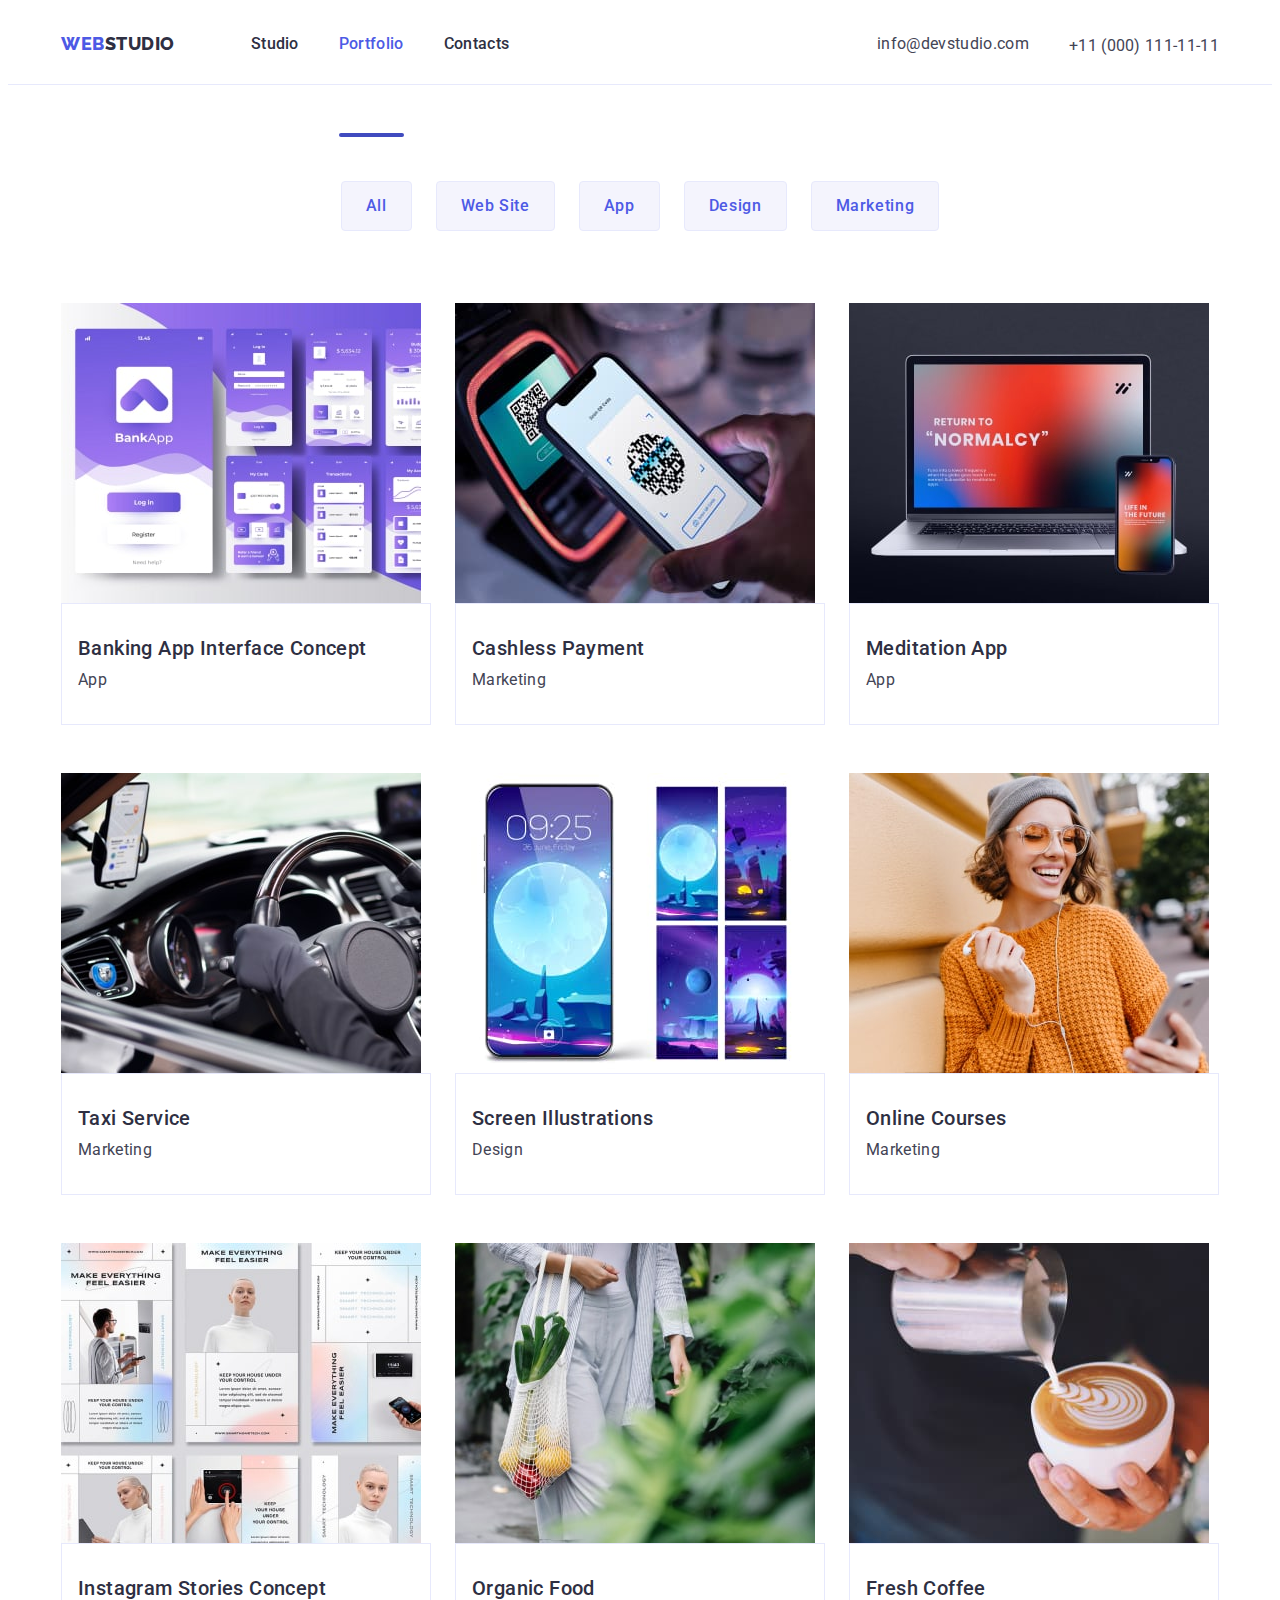
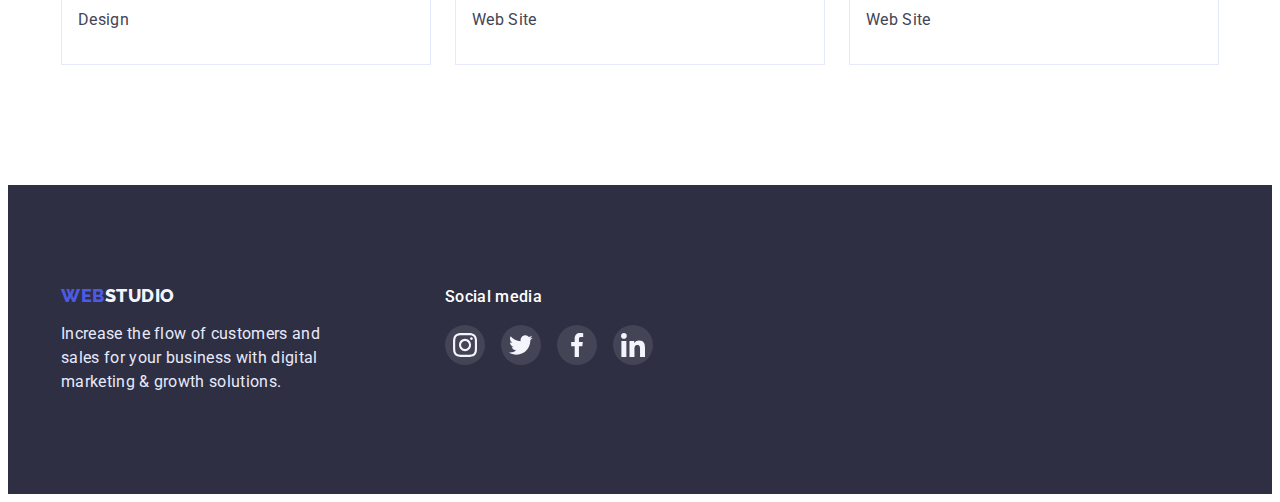
==== portfolio.html @ 4fccaed2 "Initial commit" ====
<!DOCTYPE html>
<html lang="en">
  <head>
    <meta charset="UTF-8" />
    <meta http-equiv="X-UA-Compatible" content="IE=edge" />
    <meta name="viewport" content="width=device-width, initial-scale=1.0" />
    <title>WebStudio</title>
    <link rel="preconnect" href="https://fonts.googleapis.com" />
    <link rel="preconnect" href="https://fonts.gstatic.com" crossorigin />
    <link
      href="https://fonts.googleapis.com/css2?family=Raleway:wght@800&family=Roboto:wght@400;500;700;900&display=swap"
      rel="stylesheet"
    />
    <link
      rel="stylesheet"
      href="https://cdnjs.cloudflare.com/ajax/libs/modern-normalize/1.1.0/modern-normalize.min.css"
      integrity="sha512-wpPYUAdjBVSE4KJnH1VR1HeZfpl1ub8YT/NKx4PuQ5NmX2tKuGu6U/JRp5y+Y8XG2tV+wKQpNHVUX03MfMFn9Q=="
      crossorigin="anonymous"
      referrerpolicy="no-referrer"
    />
    <link rel="stylesheet" href="./css/styles.css" />
  </head>

  <body>
    <header>
      <div class="container">
        <div class="container-menu">
          <nav class="navigation">
            <div class="logo-and-nav">
              <a class="nav-logo link" href="./index.html"
                ><span class="nav-logo-color">Web</span>Studio</a
              >
              <ul class="list nav-items">
                <li class="nav-item">
                  <a class="nav-link link" href="./index.html">Studio</a>
                </li>
                <li class="nav-item">
                  <a class="nav-link link current" href="./portfolio.html"
                    >Portfolio</a
                  >
                </li>
                <li class="nav-item">
                  <a class="nav-link link" href="">Contacts</a>
                </li>
              </ul>
            </div>
          </nav>
          <address>
            <ul class="list address-list">
              <li class="address-item">
                <a class="address-item link" href="mailto:info@devstudio.com"
                  >info@devstudio.com</a
                >
              </li>
              <li class="phone-item">
                <a class="address-item phone link" href="tel:+110001111111"
                  >+11 (000) 111-11-11</a
                >
              </li>
            </ul>
          </address>
        </div>
      </div>
    </header>

    <main>
      <section class="portfolio section">
        <div class="container">
          <h1 class="visually-hidden">Portfolio</h1>
          <ul class="list-menu">
            <li class="list btn-list">
              <button class="btn-item" type="button">All</button>
            </li>
            <li class="list btn-list">
              <button class="btn-item" type="button">Web Site</button>
            </li>
            <li class="list btn-list">
              <button class="btn-item" type="button">App</button>
            </li>
            <li class="list btn-list">
              <button class="btn-item" type="button">Design</button>
            </li>
            <li class="list btn-list">
              <button class="btn-item" type="button">Marketing</button>
            </li>
          </ul>

          <ul class="portfolio-container">
            <li class="list portfolio-item">
              <div class="portfolio-item-list">
              
                <div class="portfolio-thumb">
                <img class="portfolio-image"
                  src="./images/portfolio-bank.jpg"
                  alt="Banking App Interface"
                />
                

                <div class="portfolio-overlay">
                <p class="text-overlay">14 Stylish and User-Friendly App Design Concepts · Task Manager App · Calorie Tracker App · Exotic Fruit Ecommerce App · Cloud Storage App</p>
                </div>
                </div>

                <div class="portfolio-content">
                  <h2 class="portfolio-subtitle subtitle">
                    Banking App Interface Concept
                  </h2>
                  <p class="portfolio-text text">App</p>
                </div>
              </div>
            </li>
            <li class="list portfolio-item">
              <div class="portfolio-item-list">
                <div class="portfolio-thumb">
                <img class="portfolio-image"
                  src="./images/portfolio-cashless.jpg"
                  alt="Cashless Payments"
                />
                <div class="portfolio-overlay">
                <p class="text-overlay">14 Stylish and User-Friendly App Design Concepts · Task Manager App · Calorie Tracker App · Exotic Fruit Ecommerce App · Cloud Storage App</p>
                </div>
                </div>
                <div class="portfolio-content">
                  <h2 class="portfolio-subtitle subtitle">Cashless Payment</h2>
                  <p class="portfolio-text text">Marketing</p>
                </div>
              </div>
            </li>
            <li class="list portfolio-item">
              <div class="portfolio-item-list">
                <div class="portfolio-thumb">
                <img class="portfolio-image"
                  src="./images/portfolio-meditation.jpg"
                  alt="Meditation App"
                />
                <div class="portfolio-overlay">
                <p class="text-overlay">14 Stylish and User-Friendly App Design Concepts · Task Manager App · Calorie Tracker App · Exotic Fruit Ecommerce App · Cloud Storage App</p>
                </div>
                </div>
                <div class="portfolio-content">
                  <h2 class="portfolio-subtitle subtitle">Meditation App</h2>
                  <p class="portfolio-text text">App</p>
                </div>
              </div>
            </li>
            <li class="list portfolio-item">
              <div class="portfolio-item-list">
                <div class="portfolio-thumb">
                <img class="portfolio-image" src="./images/portfolio-taxi.jpg" alt="Taxi service" />
                <div class="portfolio-overlay">
                <p class="text-overlay">14 Stylish and User-Friendly App Design Concepts · Task Manager App · Calorie Tracker App · Exotic Fruit Ecommerce App · Cloud Storage App</p>
                </div>
                </div>
                <div class="portfolio-content">
                  <h2 class="portfolio-subtitle subtitle">Taxi Service</h2>
                  <p class="portfolio-text text">Marketing</p>
                </div>
              </div>
            </li>
            <li class="list portfolio-item">
              <div class="portfolio-item-list">
                <div class="portfolio-thumb">
                <img class="portfolio-image"
                  src="./images/portfolio-screen.jpg"
                  alt="Screen Illustrations"
                />
                <div class="portfolio-overlay">
                <p class="text-overlay">14 Stylish and User-Friendly App Design Concepts · Task Manager App · Calorie Tracker App · Exotic Fruit Ecommerce App · Cloud Storage App</p>
                </div>
                </div>
                <div class="portfolio-content">
                  <h2 class="portfolio-subtitle subtitle">
                    Screen Illustrations
                  </h2>
                  <p class="portfolio-text text">Design</p>
                </div>
              </div>
            </li>
            <li class="list portfolio-item">
              <div class="portfolio-item-list">
                <div class="portfolio-thumb">
                <img class="portfolio-image"
                  src="./images/portfolio-courses.jpg"
                  alt="Online Courses"
                />
                <div class="portfolio-overlay">
                <p class="text-overlay">14 Stylish and User-Friendly App Design Concepts · Task Manager App · Calorie Tracker App · Exotic Fruit Ecommerce App · Cloud Storage App</p>
                </div>
                </div>
                <div class="portfolio-content">
                  <h2 class="portfolio-subtitle subtitle">Online Courses</h2>
                  <p class="portfolio-text text">Marketing</p>
                </div>
              </div>
            </li>
            <li class="list portfolio-item">
              <div class="portfolio-item-list">
                <div class="portfolio-thumb">
                <img class="portfolio-image"
                  src="./images/portfolio-instagram.jpg"
                  alt="Instagram Stories"
                />
                <div class="portfolio-overlay">
                <p class="text-overlay">14 Stylish and User-Friendly App Design Concepts · Task Manager App · Calorie Tracker App · Exotic Fruit Ecommerce App · Cloud Storage App</p>
                </div>
                </div>
                <div class="portfolio-content">
                  <h2 class="portfolio-subtitle subtitle">
                    Instagram Stories Concept
                  </h2>
                  <p class="portfolio-text text">Design</p>
                </div>
              </div>
            </li>
            <li class="list portfolio-item">
              <div class="portfolio-item-list">
                <div class="portfolio-thumb">
                <img class="portfolio-image" src="./images/portfolio-organic.jpg" alt="Organic Food" />
                <div class="portfolio-overlay">
                <p class="text-overlay">14 Stylish and User-Friendly App Design Concepts · Task Manager App · Calorie Tracker App · Exotic Fruit Ecommerce App · Cloud Storage App</p>
                </div>
                </div>
                <div class="portfolio-content">
                  <h2 class="portfolio-subtitle subtitle">Organic Food</h2>
                  <p class="portfolio-text text">Web Site</p>
                </div>
              </div>
            </li>
            <li class="list portfolio-item">
              <div class="portfolio-item-list">
                <div class="portfolio-thumb">
                <img class="portfolio-image" src="./images/portfolio-coffee.jpg" alt="Cup of coffee" />
                <div class="portfolio-overlay">
                <p class="text-overlay">14 Stylish and User-Friendly App Design Concepts · Task Manager App · Calorie Tracker App · Exotic Fruit Ecommerce App · Cloud Storage App</p>
                </div>
                </div>
                <div class="portfolio-content">
                  <h2 class="portfolio-subtitle subtitle">Fresh Coffee</h2>
                  <p class="portfolio-text text">Web Site</p>
                </div>
              </div>
            </li>
          </ul>
        </div>
      </section>
    </main>

<footer class="footer">
      <div class="container footer-blocks">
        <div class="footer-content">
          <a class="footer-logo link" href="./index.html"
            ><span class="nav-logo-color">Web</span>Studio</a
          >
          <p class="footer-text">
            Increase the flow of customers and sales for your business with
            digital marketing & growth solutions.
          </p>
        </div>
        <div class="social-footer">
          <p class="footer-title">Social media</p>
            <ul class="social-list-footer list">
              <li class="social-item-footer">
                <a href="" class="soc-link-footer">
                  <svg class="soc-link-icon-footer" width="24" height="24">
                    <use href="./images/icons.svg#icon-instagram"></use>
                  </svg>
                </a>
              </li>
              <li class="social-item-footer">
                <a href="" class="soc-link-footer">
                  <svg class="soc-link-icon-footer" width="24" height="24">
                    <use href="./images/icons.svg#icon-twitter"></use>
                  </svg>
                </a>
              </li>
              <li class="social-item-footer">
                <a href="" class="soc-link-footer">
                  <svg class="soc-link-icon-footer" width="24" height="24">
                    <use href="./images/icons.svg#icon-facebook"></use>
                  </svg>
                </a>
              </li>
              <li class="social-item-footer">
                <a href="" class="soc-link-footer">
                  <svg class="soc-link-icon-footer" width="24" height="24">
                    <use href="./images/icons.svg#icon-linkedin"></use>
                  </svg>
                </a>
              </li>
            </ul>
          </h3>
        </div>
      </div>
    </footer>
  </body>
</html>
---- css/styles.css ----
:root {
  --primary-brand: #4d5ae5;
  --text-color: #434455;
  --hover-button: #404bbf;
  --white-color: #fff;
  --background-color: #f4f4fd;
  --main-color: #2e2f42;
  --footer-color: #e7e9fc;
  --current-color: #e7e9fc;
  --checking-borders: tomato;
  --header-border: #e7e9fc;
  --l-gra: linear-gradient(rgba(46, 47, 66, 0.7), rgba(46, 47, 66, 0.7));
  --helper-text: #8e8f99;
  --valid-fields: #31d0aa;
  --transition: cubic-bezier(0.4, 0, 0.2, 1);
  --modal-color: #fcfcfc;
}

body {
  font-family: 'Roboto', 'Lato', 'Open Sans', sans-serif;
  color: var(--main-color);
  background-color: var(--white-color);
}

.section {
  padding-bottom: 120px;
  padding-top: 120px;
}

.doing.section {
  padding-top: 0;
}

/*Styles for header*/

header {
  border-bottom: 1px solid var(--header-border);
}

.nav-logo {
  font-family: 'Raleway', 'Verdana', sans-serif;
  color: var(--main-color);
  font-weight: 800;
  font-size: 18px;
  line-height: 1.33;
  letter-spacing: 0.03em;
  text-transform: uppercase;
}

.nav-logo-color {
  color: var(--primary-brand);
}

.link {
  text-decoration: none;
}

.list {
  list-style: none;
}

.nav-link {
  display: inline-block;
  height: 100%;
  color: var(--main-color);
  font-weight: 500;
  font-size: 16px;
  line-height: 1.5;
  letter-spacing: 0.02em;

  transition: color 250ms var(--transition);
}

.nav-link:hover,
.nav-link:focus {
  color: var(--hover-button);
}

.address-item {
  color: var(--text-color);
  font-size: 16px;
  line-height: 1.33;
  letter-spacing: 0.02em;
  transition: color 250ms var(--transition);
}

.address-item:hover,
.address-item:focus {
  color: var(--hover-button);
}

.current {
  color: var(--primary-brand);
  position: relative;
}

.current::after {
  content: '';
  display: block;
  position: absolute;
  bottom: -1px;
  left: 0px;
  width: 100%;
  height: 4px;
  background: var(--hover-button);
  border-radius: 2px;
}

/*Styles for main*/

.hero .container {
  padding: 188px;
  text-align: center;
  background: var(--main-color);
  background-image: var(--l-gra), url('../images/people-office.jpg');
  background-repeat: no-repeat;
  background-position: center;
  background-size: cover;
  max-width: 1440px;
}

.hero-title {
  margin: auto;
  font-weight: 700;
  text-align: center;
  width: 496px;
  font-size: 56px;
  line-height: 1.07;
  letter-spacing: 0.02em;
  color: var(--white-color);
}

.hero-btn {
  padding: 16px 32px;
  border-radius: 4px;
  margin-top: 48px;

  font-family: inherit;
  background-color: var(--primary-brand);
  color: var(--white-color);
  border: none;
  font-weight: 500;
  font-size: 16px;
  line-height: 1.5;
  letter-spacing: 0.04em;

  transition: background-color 250ms var(--transition);
}

.hero-btn:hover,
.hero-btn:focus {
  background-color: var(--hover-button);
}

.subtitle {
  font-weight: 500;
  font-size: 20px;
  line-height: 1.2;
  letter-spacing: 0.02em;
}

.text {
  font-size: 16px;
  line-height: 1.5;
  letter-spacing: 0.02em;
  color: var(--text-color);
}

.title {
  font-weight: 700;
  font-size: 36px;
  line-height: 1.11;
  letter-spacing: 0.02em;
  text-transform: capitalize;
}

.btn-item {
  padding: 12px 24px;
  border: 1px solid var(--header-border);
  border-radius: 4px;
  font-family: 'Roboto', 'Verdana', sans-serif;
  background-color: var(--background-color);
  font-weight: 500;
  font-size: 16px;
  line-height: 1.5;
  letter-spacing: 0.04em;
  color: var(--primary-brand);
  transition: background-color 250ms var(--transition),
    color 250ms var(--transition);
}

.btn-item:hover,
.btn-item:focus {
  background-color: var(--hover-button);
  color: var(--white-color);
  box-shadow: 0px 4px 4px rgba(0, 0, 0, 0.15);
}

.portfolio-item {
  width: 360px;
  padding-bottom: 48px;
  transition: box-shadow 250ms var(--transition);
}

.portfolio-thumb {
  position: relative;
  overflow: hidden;
}

.portfolio-overlay {
  position: absolute;
  transform: translate(0);
  width: 100%;
  height: 100%;
  display: inline-block;
  top: 100%;
  left: 0;
  background-color: var(--primary-brand);
  padding: 40px 32px 64px;
  transition: transform 250ms var(--transition);
}

.portfolio-item-list:is(:hover, :focus) .portfolio-overlay {
  transform: translateY(-100%);
}

.text-overlay {
  font-family: 'Roboto', sans-serif;
  font-style: normal;
  font-weight: 400;
  font-size: 16px;
  line-height: 1.5;
  letter-spacing: 0.02em;
  color: var(--background-color);
}

.portfolio-item:nth-last-child(-n + 3) {
  padding-bottom: 0px;
}

.portfolio-item-list:hover,
.portfolio-item-list:focus {
  box-shadow: 0px 1px 6px rgba(46, 47, 66, 0.08),
    0px 1px 1px rgba(46, 47, 66, 0.16), 0px 2px 1px rgba(46, 47, 66, 0.08);
}

button {
  cursor: pointer;
}

.visually-hidden {
  position: absolute;
  white-space: nowrap;
  width: 1px;
  height: 1px;
  overflow: hidden;
  border: 0;
  padding: 0;
  clip: rect(0 0 0 0);
  clip-path: inset(50%);
  margin: -1px;
}

/*Footer*/

.footer {
  padding: 100px 0px;
  background-color: var(--main-color);
}

.footer-logo {
  font-family: 'Raleway', 'Verdana', sans-serif;
  font-weight: 800;
  font-size: 18px;
  line-height: 1.17;
  letter-spacing: 0.03em;
  text-transform: uppercase;
  color: var(--background-color);
}

.footer-text {
  margin-top: 16px;
  font-size: 16px;
  line-height: 1.5;
  letter-spacing: 0.02em;
  color: var(--footer-color);
}

h1,
h2,
h3,
h4,
h5,
h6,
p {
  margin: 0;
}

ul {
  margin: 0;
  padding-left: 0;
}

address {
  font-style: normal;
}

.container {
  width: 100%;
  max-width: 1158px;
  padding-left: 15px;
  padding-right: 15px;
  margin: 0 auto;
  /* margin-right: auto; */
  /* outline: 1px solid var(--checking-borders); */
}

.nav-items {
  display: flex;
  /* outline: 1px solid var(--checking-borders); */
}

.address-list {
  display: flex;
  align-items: center;
  /* outline: 1px solid var(--checking-borders); */
}

.container-menu {
  /* height: 76px; */
  display: flex;
  align-items: center;
  justify-content: space-between;
  /* outline: 1px solid var(--checking-borders); */
}

.logo-and-nav {
  height: 100%;
  display: flex;
  align-items: center;
  /* outline: 1px solid var(--checking-borders); */
}

.features-container {
  display: flex;
  /* outline: 1px solid var(--checking-borders); */
}

.doing-container {
  display: flex;
  justify-content: space-between;
  /* outline: 1px solid (--checking-borders); */
}

.team {
  background-color: var(--background-color);
}

.team-container {
  display: flex;
  /* outline: 1px solid (--checking-borders); */
}

.team-title {
  text-align: center;
  /* padding-top: 120px; */
  margin-bottom: 72px;
}

.team-item:not(:first-child) {
  margin-left: 24px;
}

.team-subtitle,
.team-text {
  text-align: center;
}

.team-text {
  margin: 8px 0px;
}

.team-content {
  padding: 32px 16px;
  background-color: var(--white-color);
}

.team-item {
  box-shadow: 0px 1px 6px rgba(46, 47, 66, 0.08),
    0px 1px 1px rgba(46, 47, 66, 0.16), 0px 2px 1px rgba(46, 47, 66, 0.08);
  border-radius: 0px 0px 4px 4px;
}

.team-social-icons {
  display: flex;
  justify-content: center;
  gap: 24px;

  align-items: center;
}

.team-social-icon {
  width: 40px;
  height: 40px;
}

.team-social-link {
  width: 100%;
  height: 100%;
  border-radius: 50%;
  display: flex;
  justify-content: center;
  align-items: center;
  background-color: var(--primary-brand);
  transition: background-color 250ms var(--transition);
}

.team-social-link:hover,
.team-social-link:focus {
  background-color: var(--hover-button);
}

.team-soc-media {
  fill: var(--background-color);
}

.list-menu {
  display: flex;
  margin-bottom: 72px;
  justify-content: center;
  /* outline: 1px solid (--checking-borders); */
}

.portfolio-container {
  display: flex;
  flex-wrap: wrap;

  /* outline: 1px solid (--checking-borders); */
}

a.nav-logo {
  margin-right: 76px;
}

.phone-item {
  margin-left: 40px;
}

.features-item:not(:first-child) {
  margin-left: 24px;
}

.doing-title {
  text-align: center;
  margin-bottom: 72px;
}

.doing-item:not(:first-child) {
  margin-left: 24px;
}

.doing-item > img {
  max-width: 360px;
}

/* background: linear-gradient(
      0deg,
      rgba(77, 90, 229, 0.1),
      rgba(77, 90, 229, 0.1)
    ),
    url(2368.jpg);
  background-blend-mode: soft-light, normal;
  border: 1px solid var(--footer-color); */

.footer-content {
  justify-content: left;
  max-width: 264px;
  width: 25%;
  /* outline: 1px solid var(--checking-borders); */
}

.nav-item:not(:first-child) {
  margin-left: 40px;
}

.nav-link,
.nav-logo,
.address-item {
  padding-top: 24px;
  padding-bottom: 28px;
}

.portfolio-item {
  margin-right: 24px;
  width: calc((100% - 48px) / 3);
}

.portfolio-item:nth-child(3n) {
  margin-right: 0px;
}

.portfolio-content {
  padding: 32px 0px 32px 16px;
  border: 1px solid var(--header-border);
  justify-content: left;
}

.portfolio-text {
  margin-top: 8px;
}

/* .portfolio-image {
  background: #ffffff;
  border: 1px solid #e7e9fc;
} */

img {
  display: block;
  max-width: 100%;
  height: auto;
}

.section.portfolio {
  padding-top: 96px;
}

.btn-list:not(:first-child) {
  margin-left: 24px;
}

.features-text {
  margin-top: 8px;
}

.features-item {
  max-width: 264px;
}

.features-image {
  width: 264px;
  height: 112px;
  background-color: var(--background-color);
  display: flex;
  justify-content: center;
  align-items: center;
  border-radius: 4px;
  margin-bottom: 8px;
}

.social-icons {
  display: flex;
}

.customers-list {
  padding-top: 130px;
  padding-bottom: 120px;
}

.customers-title {
  margin-right: auto;
  margin-left: auto;
  margin-bottom: 72px;
  text-align: center;
}

.customers-items {
  display: flex;
  justify-content: center;
  gap: 24px;
}

.customer-link {
  width: 100%;
  height: 100%;
  display: flex;
  align-items: center;
  justify-content: center;
  border: 1px solid var(--helper-text);
  border-radius: 4px;
  padding: 16px 32px;
  transition: border-color 250ms var(--transition);
}

.customer-block {
  width: calc((100% - 120px) / 6);
  height: 88px;
}

.customer-item {
  fill: var(--helper-text);
  transition: fill 250ms var(--transition);
}

.customer-link:is(:hover, :focus) {
  border-color: var(--hover-button);
}

.customer-link:is(:hover, :focus) .customer-item {
  fill: var(--hover-button);
}

/* .customer-item:hover,
.customer-item:focus {
  fill: currentColor;
} */

.footer-title {
  color: var(--white-color);
  font-family: 'Roboto', sans-serif;
  font-style: normal;
  font-weight: 500;
  font-size: 16px;
  line-height: 1.5;
  letter-spacing: 0.02em;
  margin-bottom: 16px;
}

.footer-blocks {
  display: flex;
  gap: 120px;
}

.social-list-footer {
  display: flex;
  gap: 16px;
}

.social-item-footer {
  width: 40px;
  height: 40px;
  background-color: var(--text-color);
  border-radius: 50%;
}

.soc-link-footer {
  width: 100%;
  height: 100%;
  display: flex;
  align-items: center;
  justify-content: center;
  border-radius: 50%;
  transition: background-color 250ms var(--transition);
}

.soc-link-icon-footer {
  fill: var(--background-color);
}

.soc-link-footer:hover,
.soc-link-footer:focus {
  background-color: var(--valid-fields);
}

.backdrop {
  position: fixed;
  top: 0;
  left: 0;
  width: 100%;
  height: 100%;
  background-color: rgba(46, 47, 66, 0.4);
  opacity: 1;
  visibility: visible;
  scale: 1;

  transition: opacity 250ms var(--transition), scale 250ms var(--transition);
}

.backdrop.is-hidden {
  opacity: 0;
  visibility: hidden;
  scale: 0.9;
  pointer-events: none;
}

.modal {
  position: absolute;
  top: 50%;
  left: 50%;
  transform: translate(-50%, -50%);

  min-width: 408px;
  min-height: 576px;

  background-color: var(--modal-color);
  box-shadow: 0px 1px 1px rgba(0, 0, 0, 0.14), 0px 1px 3px rgba(0, 0, 0, 0.12),
    0px 2px 1px rgba(0, 0, 0, 0.2);
  border-radius: 4px;
}

.close-cross {
  position: absolute;
  top: 24px;
  right: 24px;

  display: flex;
  align-items: center;
  justify-content: center;

  width: 24px;
  height: 24px;
  border-radius: 50%;

  fill: var(#000);
  background-color: var(--current-color);
  border: 1px solid rgba(0, 0, 0, 0.1);

  transition: fill 250ms var(--transition),
    background-color 250ms var(--transition);
}

.close-cross:is(:hover, :focus) {
  fill: var(--white-color);
  background-color: var(--hover-button);
}
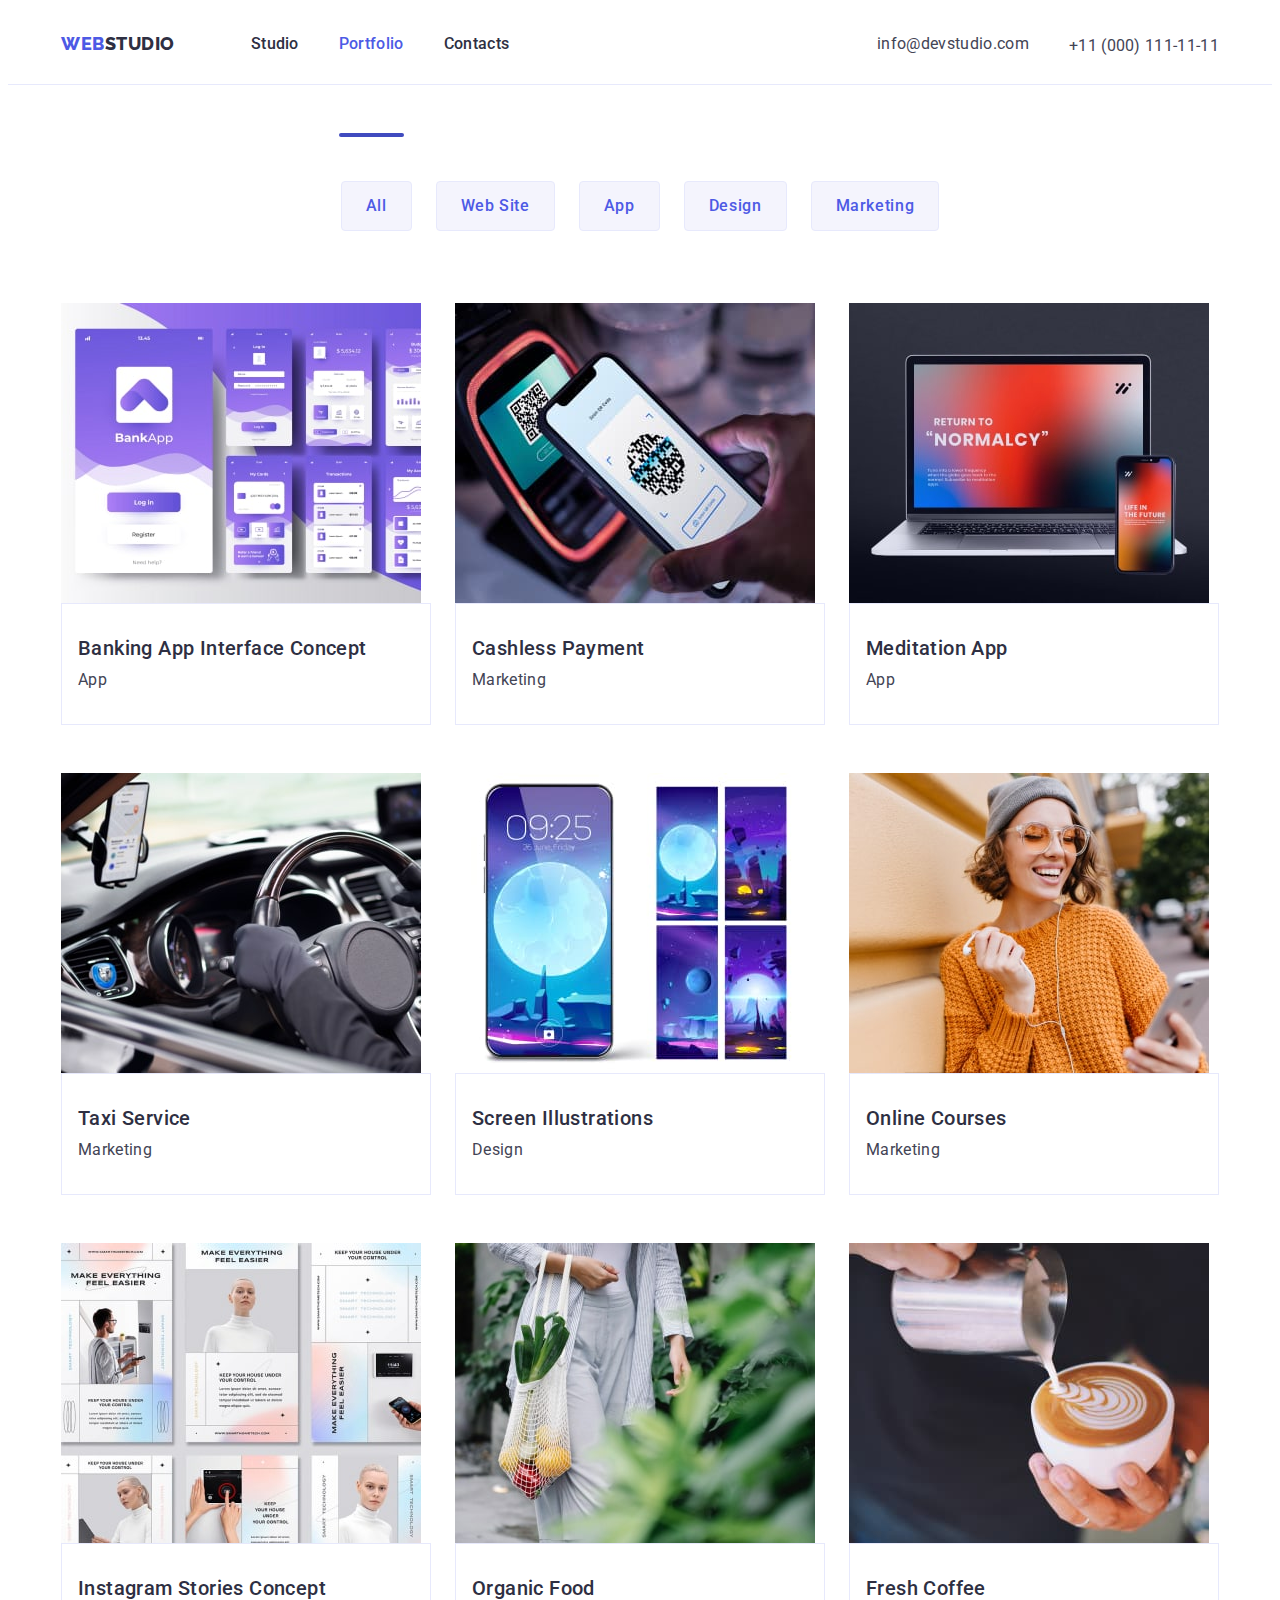
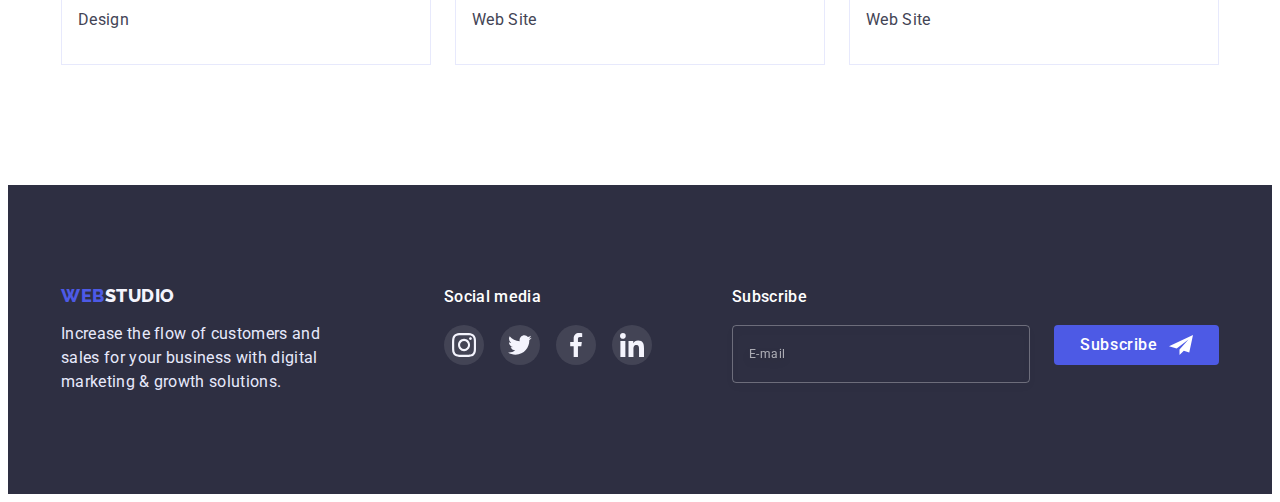
==== commit 158f459e: "portfolio footer" ====
--- a/portfolio.html
+++ b/portfolio.html
@@ -245,7 +245,7 @@
       </section>
     </main>
 
-<footer class="footer">
+    <footer class="footer">
       <div class="container footer-blocks">
         <div class="footer-content">
           <a class="footer-logo link" href="./index.html"
@@ -256,6 +256,7 @@
             digital marketing & growth solutions.
           </p>
         </div>
+
         <div class="social-footer">
           <p class="footer-title">Social media</p>
             <ul class="social-list-footer list">
@@ -290,6 +291,22 @@
             </ul>
           </h3>
         </div>
+
+        <div class="footer-sub">
+          <p class="footer-title">Subscribe</p>
+          <form  class="sub-form">
+<label id="email-footer">
+            <input class="email" type="email" name="sub-button" id="email-footer" placeholder="E-mail">
+      </label>
+
+            <button class="sub-btn" type="submit">
+              <p class="sub-btn-text">Subscribe</p>
+<svg class="btn-image" width="24" height="24">
+  <use href="./images/icons.svg#icon-subscribe"></use>
+</svg>
+            </button>
+          </form>
+        </div>
       </div>
     </footer>
   </body>
--- a/css/styles.css
+++ b/css/styles.css
@@ -14,6 +14,7 @@
   --valid-fields: #31d0aa;
   --transition: cubic-bezier(0.4, 0, 0.2, 1);
   --modal-color: #fcfcfc;
+  --policy-color: #757575;
 }
 
 body {
@@ -186,7 +187,8 @@
   letter-spacing: 0.04em;
   color: var(--primary-brand);
   transition: background-color 250ms var(--transition),
-    color 250ms var(--transition);
+    color 250ms var(--transition), box-shadow 250ms var(--transition),
+    border 250ms var(--transition);
 }
 
 .btn-item:hover,
@@ -259,31 +261,8 @@
   clip: rect(0 0 0 0);
   clip-path: inset(50%);
   margin: -1px;
-}
-
-/*Footer*/
-
-.footer {
-  padding: 100px 0px;
-  background-color: var(--main-color);
-}
-
-.footer-logo {
-  font-family: 'Raleway', 'Verdana', sans-serif;
-  font-weight: 800;
-  font-size: 18px;
-  line-height: 1.17;
-  letter-spacing: 0.03em;
-  text-transform: uppercase;
-  color: var(--background-color);
-}
-
-.footer-text {
-  margin-top: 16px;
-  font-size: 16px;
-  line-height: 1.5;
-  letter-spacing: 0.02em;
-  color: var(--footer-color);
+
+  /* transition: opacity 250ms var(--transition); */
 }
 
 h1,
@@ -604,52 +583,7 @@
   fill: currentColor;
 } */
 
-.footer-title {
-  color: var(--white-color);
-  font-family: 'Roboto', sans-serif;
-  font-style: normal;
-  font-weight: 500;
-  font-size: 16px;
-  line-height: 1.5;
-  letter-spacing: 0.02em;
-  margin-bottom: 16px;
-}
-
-.footer-blocks {
-  display: flex;
-  gap: 120px;
-}
-
-.social-list-footer {
-  display: flex;
-  gap: 16px;
-}
-
-.social-item-footer {
-  width: 40px;
-  height: 40px;
-  background-color: var(--text-color);
-  border-radius: 50%;
-}
-
-.soc-link-footer {
-  width: 100%;
-  height: 100%;
-  display: flex;
-  align-items: center;
-  justify-content: center;
-  border-radius: 50%;
-  transition: background-color 250ms var(--transition);
-}
-
-.soc-link-icon-footer {
-  fill: var(--background-color);
-}
-
-.soc-link-footer:hover,
-.soc-link-footer:focus {
-  background-color: var(--valid-fields);
-}
+/*Modal*/
 
 .backdrop {
   position: fixed;
@@ -679,7 +613,8 @@
   transform: translate(-50%, -50%);
 
   min-width: 408px;
-  min-height: 576px;
+  min-height: 584px;
+  padding: 24px;
 
   background-color: var(--modal-color);
   box-shadow: 0px 1px 1px rgba(0, 0, 0, 0.14), 0px 1px 3px rgba(0, 0, 0, 0.12),
@@ -712,3 +647,377 @@
   fill: var(--white-color);
   background-color: var(--hover-button);
 }
+
+.modal-text {
+  margin-top: 48px;
+  margin-bottom: 34px;
+
+  font-family: 'Roboto', sans-serif;
+  font-style: normal;
+  font-weight: 500;
+  font-size: 16px;
+  line-height: 1.5;
+  text-align: center;
+  letter-spacing: 0.02em;
+  color: var(--main-color);
+}
+
+.modal-form {
+  display: flex;
+  flex-direction: column;
+}
+
+.form-item {
+  width: 100%;
+  height: 40px;
+
+  padding-left: 38px;
+
+  border: 1px solid rgba(33, 33, 33, 0.2);
+  border-radius: 4px;
+  outline: none;
+  transition: border-color 250ms var(--transition);
+}
+
+.form-item:focus {
+  border-color: var(--primary-brand);
+}
+
+/* .form-block:is(:hover, :focus) .form-item {
+  border-color: var(--primary-brand);
+} */
+
+.feedback-form:focus {
+  border-color: var(--primary-brand);
+}
+
+.form-item:focus + .contact-icon {
+  fill: var(--primary-brand);
+}
+
+.contact-form {
+  position: relative;
+  margin-bottom: 26px;
+}
+
+.contact-icon {
+  position: absolute;
+  left: 19px;
+  top: 50%;
+  transform: translateY(-50%);
+
+  transition: fill 250ms var(--transition);
+}
+
+.contact-icon.email-icon {
+  left: 17.5px;
+}
+
+.feedback-form {
+  padding-top: 8px;
+  padding-left: 16px;
+  margin-bottom: 16px;
+
+  width: 100%;
+  height: 120px;
+  resize: none;
+  outline: none;
+
+  border: 1px solid rgba(33, 33, 33, 0.2);
+  border-radius: 4px;
+
+  transition: border-color 250ms var(--transition);
+}
+
+.form-description {
+  margin-bottom: 4px;
+
+  font-family: 'Roboto', sans-serif;
+  font-style: normal;
+  font-weight: 400;
+  font-size: 12px;
+  line-height: 1.16;
+  letter-spacing: 0.01em;
+  color: var(--helper-text);
+}
+
+.feedback-form::placeholder {
+  font-family: 'Roboto', sans-serif;
+  font-style: normal;
+  font-weight: 400;
+  font-size: 12px;
+  line-height: 1.16;
+  letter-spacing: 0.04em;
+  color: rgba(117, 117, 117, 0.5);
+}
+
+.policy-text {
+  position: relative;
+  display: flex;
+  align-items: center;
+  margin-left: 24px;
+
+  font-family: 'Roboto', sans-serif;
+  font-style: normal;
+  font-weight: 400;
+  font-size: 12px;
+  line-height: 1.16;
+  letter-spacing: 0.04em;
+  color: var(--policy-color);
+}
+
+.policy-text::before {
+  position: absolute;
+  content: '';
+  display: inline-block;
+  width: 16px;
+  height: 16px;
+
+  border: 1.25px solid var(--main-color);
+  border-radius: 2px;
+  transform: translateX(calc(-100% - 8px));
+  opacity: 1;
+  transition: opacity 250ms var(--transition);
+}
+
+.checkbox-active {
+  position: absolute;
+  opacity: 0;
+
+  transition: opacity 250ms var(--transition);
+}
+
+.checkbox:checked ~ .policy-text::before {
+  opacity: 0;
+}
+
+.checkbox:checked ~ .checkbox-active {
+  opacity: 1;
+}
+
+.checkbox:focus ~ .policy-text::before {
+  opacity: 1;
+  border-color: var(--primary-brand);
+}
+
+.checkbox-block {
+  position: relative;
+  display: flex;
+  align-items: center;
+  margin-bottom: 24px;
+  cursor: pointer;
+}
+
+.checkbox {
+  width: 16px;
+  height: 16px;
+}
+
+/* .checkbox-inactive {
+  position: absolute;
+  display: inline-block;
+  width: 16px;
+  height: 16px;
+  border: 2px solid #000;
+  border-radius: 4px;
+} */
+
+/* .checkbox:checked {
+  background-color: var(--primary-brand);
+  background-image: url('images/checkbox.svg');
+} */
+
+/* .checkbox-block:checked .checkbox-active {
+  opacity: 1;
+}
+
+.checkbox-block:checked .checkbox-inactive {
+  opacity: 0;
+} */
+
+/* .checkbox-block:focus .checkbox:active  */
+
+/* .footer-sub {
+  margin-left: 80px;
+} */
+
+.send-button {
+  display: inline-block;
+  margin: 0 auto;
+  padding: 16px 32px;
+
+  width: 169px;
+  height: 56px;
+
+  background: var(--primary-brand);
+  color: var(--white-color);
+  box-shadow: 0px 4px 4px rgba(0, 0, 0, 0.15);
+  border-radius: 4px;
+  border-color: transparent;
+
+  transition: var(--background-color) 250ms var(--transition);
+}
+
+.send-button:is(:hover, :focus) {
+  background-color: var(--hover-button);
+}
+
+/*Footer*/
+
+.footer {
+  padding: 100px 0px;
+  background-color: var(--main-color);
+}
+
+.footer-logo {
+  font-family: 'Raleway', 'Verdana', sans-serif;
+  font-weight: 800;
+  font-size: 18px;
+  line-height: 1.17;
+  letter-spacing: 0.03em;
+  text-transform: uppercase;
+  color: var(--background-color);
+}
+
+.footer-text {
+  margin-top: 16px;
+  font-size: 16px;
+  line-height: 1.5;
+  letter-spacing: 0.02em;
+  color: var(--footer-color);
+}
+
+.footer-title {
+  color: var(--white-color);
+  font-family: 'Roboto', sans-serif;
+  font-style: normal;
+  font-weight: 500;
+  font-size: 16px;
+  line-height: 1.5;
+  letter-spacing: 0.02em;
+  margin-bottom: 16px;
+}
+
+.footer-blocks {
+  display: flex;
+  /* gap: 120px; */
+}
+
+.social-list-footer {
+  display: flex;
+  gap: 16px;
+}
+
+.social-item-footer {
+  width: 40px;
+  height: 40px;
+  background-color: var(--text-color);
+  border-radius: 50%;
+}
+
+.soc-link-footer {
+  width: 100%;
+  height: 100%;
+  display: flex;
+  align-items: center;
+  justify-content: center;
+  border-radius: 50%;
+  transition: background-color 250ms var(--transition);
+}
+
+.soc-link-icon-footer {
+  fill: var(--background-color);
+}
+
+.soc-link-footer:hover,
+.soc-link-footer:focus {
+  background-color: var(--valid-fields);
+}
+
+.sub-btn {
+  position: relative;
+  display: flex;
+  gap: 16px;
+
+  align-items: center;
+
+  padding: 8px 24px;
+  width: 165px;
+  height: 40px;
+
+  background-color: var(--primary-brand);
+  color: var(--white-color);
+  border-radius: 4px;
+  border-color: transparent;
+
+  transition: background-color 250ms var(--transition);
+}
+
+.btn-image {
+  position: absolute;
+  right: 24px;
+  top: 50%;
+  transform: translateY(-50%);
+}
+
+.sub-form {
+  display: flex;
+  gap: 24px;
+}
+
+.email {
+  width: 264px;
+  padding: 8px 16px;
+  background-color: transparent;
+  height: 40px;
+
+  font-family: 'Roboto';
+  font-style: normal;
+  font-weight: 400;
+  font-size: 12px;
+  line-height: 2;
+  align-items: center;
+  letter-spacing: 0.04em;
+  color: var(--white-color);
+
+  border: 1px solid rgba(255, 255, 255, 0.3);
+  filter: drop-shadow(0px 4px 4px rgba(0, 0, 0, 0.15));
+  border-radius: 4px;
+
+  outline: none;
+}
+
+.email::placeholder {
+  font-family: 'Roboto';
+  font-style: normal;
+  font-weight: 400;
+  font-size: 12px;
+  line-height: 2;
+  align-items: center;
+  letter-spacing: 0.04em;
+  color: rgba(255, 255, 255, 0.6);
+}
+
+.email:focus {
+  /* border: 1px solid rgba(255, 255, 255, 0.3);
+  filter: drop-shadow(0px 4px 4px rgba(0, 0, 0, 0.15)); */
+}
+
+.sub-btn-text {
+  font-family: 'Roboto', sans-serif;
+  font-style: normal;
+  font-weight: 500;
+  font-size: 16px;
+  line-height: 1.5;
+  letter-spacing: 0.04em;
+  color: var(--white-color);
+}
+
+.sub-btn:is(:hover, :focus) {
+  background-color: var(--hover-button);
+}
+
+.social-footer {
+  margin-right: 80px;
+  margin-left: 120px;
+}
